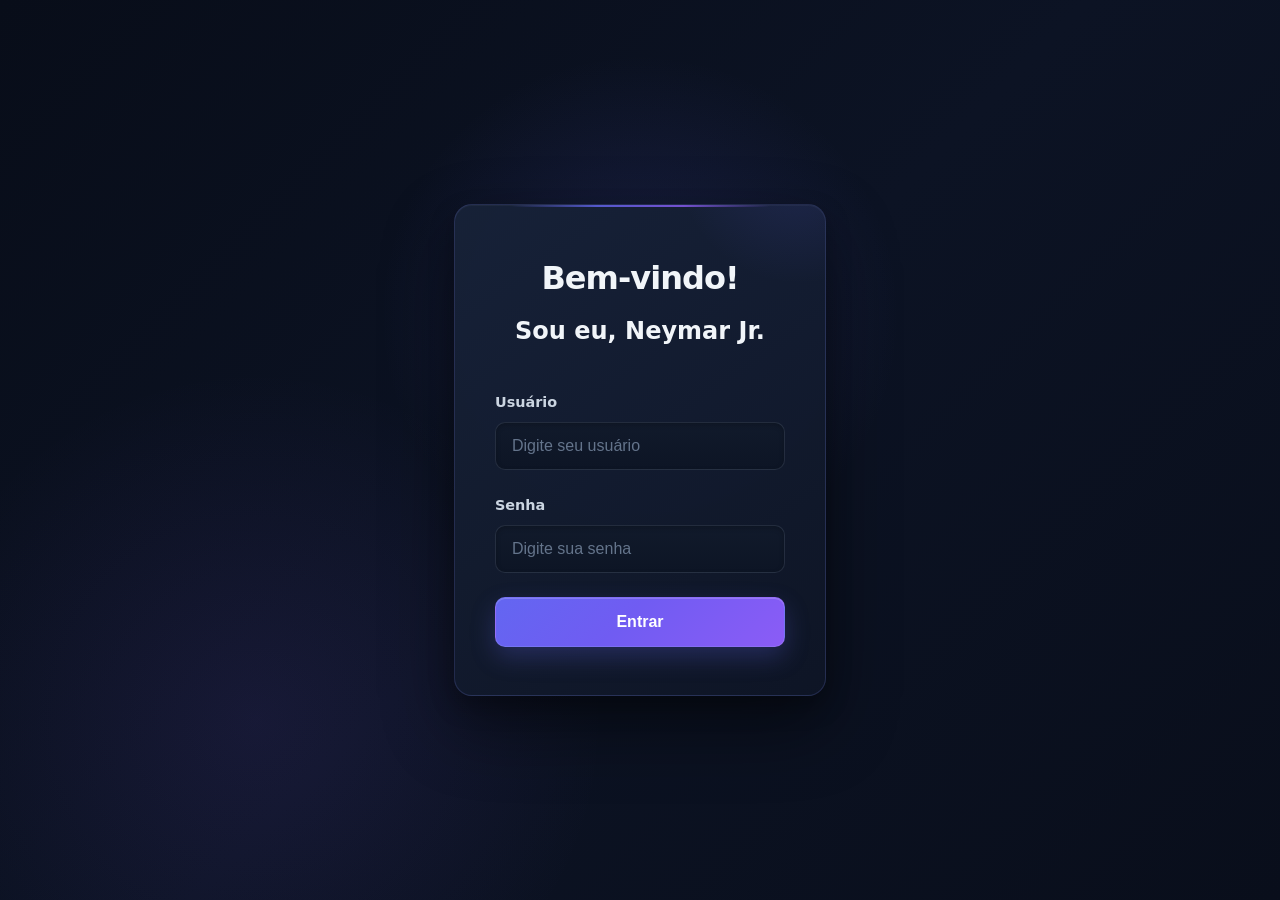
==== dashboard.html @ d8c8a9b7 "Add files via upload" ====
<!DOCTYPE html>
<html lang="pt-BR">
<head>
    <meta charset="UTF-8">
    <meta name="viewport" content="width=device-width, initial-scale=1.0">
    <title>Meus Estudos</title>
    <link rel="stylesheet" href="css/style.css">
</head>
<body>
    <!-- Cabeçalho -->
    <header>
        <div class="container">
            <div class="header-left">
                <button class="menu-toggle" id="menuToggle">☰</button>
                <h1>Meus Estudos</h1>
            </div>
            <div class="header-right">
                <div class="search-placeholder">
                    <span class="search-icon">🔍</span>
                    <input type="text" id="searchInput" placeholder="Pesquisar videoaulas...">
                </div>
                <button class="logout-btn" id="logoutBtn" title="Sair">
                    <span>🚪</span>
                </button>
            </div>
        </div>
    </header>

    <div class="main-layout">
        <!-- Sidebar de categorias -->
        <aside class="sidebar" id="sidebar">
            <nav class="categories-nav">
                <button class="category-btn active" data-category="todas">
                    <span class="category-icon">▣</span>
                    <span>Todas</span>
                </button>
                <button class="category-btn" data-category="portugues">
                    <span class="category-icon">📝</span>
                    <span>Português</span>
                </button>
                <button class="category-btn" data-category="matematica">
                    <span class="category-icon">🔢</span>
                    <span>Matemática</span>
                </button>
                <button class="category-btn" data-category="informatica">
                    <span class="category-icon">💻</span>
                    <span>Informática</span>
                </button>
                <button class="category-btn" data-category="direito-constitucional">
                    <span class="category-icon">⚖️</span>
                    <span>Direito Constitucional</span>
                </button>
                <button class="category-btn" data-category="direito-administrativo">
                    <span class="category-icon">📋</span>
                    <span>Direito Administrativo</span>
                </button>
                <button class="category-btn" data-category="legislacao">
                    <span class="category-icon">📜</span>
                    <span>Legislação</span>
                </button>
                <button class="category-btn" data-category="conhecimentos-gerais">
                    <span class="category-icon">🌍</span>
                    <span>Conhecimentos Gerais</span>
                </button>
            </nav>
        </aside>

        <!-- Área principal -->
        <main class="video-grid">
            <div class="container" id="videoCardsContainer">
                <!-- Cards serão gerados dinamicamente pelo JavaScript -->
            </div>
        </main>
    </div>

    <!-- Overlay do sidebar para mobile -->
    <div class="sidebar-overlay" id="sidebarOverlay"></div>

    <!-- Modal do player de vídeo -->
    <div id="videoModal" class="video-modal">
        <div class="modal-content">
            <button class="close-btn" id="closeModal">&times;</button>
            <div class="video-container">
                <iframe id="videoPlayer" src="" frameborder="0" allowfullscreen></iframe>
            </div>
            <div class="video-info">
                <h3 id="modalTitle"></h3>
                <p id="modalDescription"></p>
            </div>
        </div>
    </div>

    <script src="js/script.js"></script>
</body>
</html>
---- css/style.css ----
/* =========================================================
   RESET E VARIÁVEIS
========================================================= */

* {
    margin: 0;
    padding: 0;
    box-sizing: border-box;
}

:root {
    --bg: #0b1020;
    --bg-secondary: #0e1526;
    --sidebar: #080d19;

    --surface: #121a2b;
    --surface-light: #172238;
    --surface-hover: #1b2740;

    --primary: #6366f1;
    --primary-light: #818cf8;
    --secondary: #8b5cf6;

    --text: #f1f5f9;
    --text-soft: #cbd5e1;
    --text-muted: #94a3b8;

    --border: rgba(148, 163, 184, 0.13);
    --border-hover: rgba(129, 140, 248, 0.35);

    --shadow-sm:
        0 4px 12px rgba(0, 0, 0, 0.20);

    --shadow-md:
        0 12px 30px rgba(0, 0, 0, 0.28);

    --shadow-lg:
        0 24px 55px rgba(0, 0, 0, 0.40);
}


/* =========================================================
   BASE
========================================================= */

body {
    font-family: 'Segoe UI', system-ui, -apple-system, sans-serif;

    background:
        radial-gradient(
            circle at 15% 10%,
            rgba(99, 102, 241, 0.10),
            transparent 28%
        ),
        radial-gradient(
            circle at 85% 85%,
            rgba(139, 92, 246, 0.07),
            transparent 30%
        ),
        linear-gradient(
            135deg,
            #0b1020 0%,
            #0e1526 50%,
            #0a0f1d 100%
        );

    color: var(--text);

    line-height: 1.6;

    -webkit-font-smoothing: antialiased;

    min-height: 100vh;
}

.container {
    max-width: 1280px;

    margin: 0 auto;

    padding: 0 24px;
}


/* =========================================================
   PÁGINA DE LOGIN
========================================================= */

.login-page {
    min-height: 100vh;

    display: flex;

    align-items: center;
    justify-content: center;

    background:
        radial-gradient(
            circle at 50% 35%,
            rgba(99, 102, 241, 0.16),
            transparent 30%
        ),
        radial-gradient(
            circle at 20% 80%,
            rgba(139, 92, 246, 0.09),
            transparent 28%
        ),
        linear-gradient(
            135deg,
            #080d19 0%,
            #0c1324 50%,
            #090e1b 100%
        );
}

.login-container {
    width: 100%;

    max-width: 420px;

    padding: 24px;
}

.login-card {
    position: relative;

    background:
        linear-gradient(
            145deg,
            rgba(23, 34, 56, 0.98),
            rgba(14, 21, 38, 0.98)
        );

    border: 1px solid rgba(129, 140, 248, 0.18);

    border-radius: 18px;

    padding: 48px 40px;

    box-shadow:
        0 30px 70px rgba(0, 0, 0, 0.45),
        0 10px 25px rgba(0, 0, 0, 0.25),
        inset 0 1px 0 rgba(255, 255, 255, 0.04);

    overflow: hidden;
}

.login-card::before {
    content: '';

    position: absolute;

    top: 0;

    left: 15%;
    right: 15%;

    height: 2px;

    background:
        linear-gradient(
            90deg,
            transparent,
            var(--primary),
            var(--secondary),
            transparent
        );

    opacity: 0.8;
}

.login-card::after {
    content: '';

    position: absolute;

    width: 250px;
    height: 250px;

    top: -170px;
    right: -100px;

    border-radius: 50%;

    background:
        radial-gradient(
            circle,
            rgba(99, 102, 241, 0.15),
            transparent 70%
        );

    pointer-events: none;
}

.login-header {
    text-align: center;

    margin-bottom: 40px;
}

.login-header h1 {
    font-size: 2rem;

    font-weight: 700;

    color: var(--text);

    margin-bottom: 8px;

    letter-spacing: -0.03em;
}

.login-header p {
    color: var(--text-muted);

    font-size: 0.95rem;
}


/* =========================================================
   FORMULÁRIO
========================================================= */

.login-form {
    display: flex;

    flex-direction: column;

    gap: 24px;
}

.form-group {
    display: flex;

    flex-direction: column;

    gap: 8px;
}

.form-group label {
    font-size: 0.9rem;

    font-weight: 600;

    color: var(--text-soft);
}

.form-group input {
    padding: 14px 16px;

    border: 1px solid rgba(148, 163, 184, 0.16);

    background:
        linear-gradient(
            180deg,
            #111a2b,
            #0d1525
        );

    border-radius: 10px;

    font-size: 1rem;

    color: var(--text);

    transition: all 0.3s ease;

    outline: none;

    box-shadow:
        inset 0 2px 5px rgba(0, 0, 0, 0.20);
}

.form-group input:focus {
    border-color: var(--primary);

    background: #121c30;

    box-shadow:
        0 0 0 3px rgba(99, 102, 241, 0.12),
        0 8px 20px rgba(0, 0, 0, 0.18);
}

.form-group input::placeholder {
    color: #64748b;
}


/* =========================================================
   BOTÃO LOGIN
========================================================= */

.login-btn {
    background:
        linear-gradient(
            135deg,
            #6366f1 0%,
            #705cf2 45%,
            #8b5cf6 100%
        );

    color: #ffffff;

    border: 1px solid rgba(255, 255, 255, 0.10);

    padding: 15px 16px;

    border-radius: 10px;

    font-size: 1rem;

    font-weight: 600;

    cursor: pointer;

    transition: all 0.3s ease;

    box-shadow:
        0 10px 25px rgba(99, 102, 241, 0.25),
        inset 0 1px 0 rgba(255, 255, 255, 0.18);
}

.login-btn:hover {
    background:
        linear-gradient(
            135deg,
            #7477f4 0%,
            #806df5 45%,
            #996df8 100%
        );

    transform: translateY(-2px);

    box-shadow:
        0 15px 32px rgba(99, 102, 241, 0.35),
        0 0 25px rgba(99, 102, 241, 0.10);
}

.login-btn:active {
    transform: translateY(0);
}

.error-message {
    color: #f87171;

    font-size: 0.9rem;

    text-align: center;

    display: none;

    margin-top: -8px;
}


/* =========================================================
   OVERLAY DE TRANSIÇÃO
========================================================= */

.transition-overlay {
    position: fixed;

    top: 0;
    left: 0;

    width: 100%;
    height: 100%;

    background:
        radial-gradient(
            circle at center,
            #17213a 0%,
            #0b1020 55%,
            #070b14 100%
        );

    display: flex;

    align-items: center;
    justify-content: center;

    z-index: 9999;

    opacity: 0;

    visibility: hidden;

    transition: opacity 0.4s ease;
}

.transition-overlay.active {
    opacity: 1;

    visibility: visible;
}

.transition-m {
    font-size: 4rem;

    font-weight: 700;

    color: var(--primary-light);

    opacity: 0;

    transform: scale(0.8);

    transition: all 0.3s ease;

    letter-spacing: 0.05em;
}

.transition-m.animate {
    animation: mTransition 2.2s ease-in-out forwards;
}

@keyframes mTransition {

    0% {
        opacity: 0;

        transform: scale(0.8);

        text-shadow:
            0 0 0 rgba(99, 102, 241, 0);
    }

    15% {
        opacity: 1;

        transform: scale(1);

        text-shadow:
            0 0 20px rgba(99, 102, 241, 0.25);
    }

    30% {
        text-shadow:
            0 0 35px rgba(99, 102, 241, 0.40),
            0 0 70px rgba(139, 92, 246, 0.18);
    }

    45% {
        text-shadow:
            0 0 50px rgba(99, 102, 241, 0.55),
            0 0 100px rgba(139, 92, 246, 0.28);
    }

    60% {
        transform: scale(1.12);

        text-shadow:
            0 0 70px rgba(99, 102, 241, 0.70),
            0 0 140px rgba(139, 92, 246, 0.38);
    }

    75% {
        transform: scale(1.17);

        text-shadow:
            0 0 90px rgba(99, 102, 241, 0.80),
            0 0 180px rgba(139, 92, 246, 0.45);
    }

    85% {
        opacity: 1;

        transform: scale(1.2);

        text-shadow:
            0 0 110px rgba(99, 102, 241, 0.90),
            0 0 220px rgba(139, 92, 246, 0.55);
    }

    100% {
        opacity: 0;

        transform: scale(1.28);

        text-shadow:
            0 0 130px rgba(99, 102, 241, 0.80),
            0 0 260px rgba(139, 92, 246, 0.45);
    }
}

@media (max-width: 768px) {

    .transition-m {
        font-size: 8rem;
    }
}

@media (max-width: 480px) {

    .transition-m {
        font-size: 6rem;
    }
}


/* =========================================================
   CABEÇALHO
========================================================= */

header {
    background:
        linear-gradient(
            180deg,
            #111a2b 0%,
            #0d1525 100%
        );

    border-bottom: 1px solid rgba(148, 163, 184, 0.12);

    color: var(--text);

    padding: 24px 0;

    box-shadow:
        0 10px 30px rgba(0, 0, 0, 0.28),
        0 2px 6px rgba(0, 0, 0, 0.15),
        inset 0 -1px 0 rgba(255, 255, 255, 0.025);

    position: sticky;

    top: 0;

    z-index: 200;
}

header .container {
    display: flex;

    justify-content: space-between;

    align-items: center;

    flex-wrap: wrap;

    gap: 24px;
}

.header-left {
    display: flex;

    align-items: center;

    gap: 16px;
}

.header-right {
    display: flex;

    align-items: center;

    gap: 16px;
}

.menu-toggle {
    display: none;

    background: #111a2b;

    border: 1px solid var(--border);

    color: var(--text);

    font-size: 1.5rem;

    padding: 8px 12px;

    border-radius: 8px;

    cursor: pointer;

    transition: all 0.3s ease;

    box-shadow: var(--shadow-sm);
}

.menu-toggle:hover {
    background: var(--surface-light);

    border-color: var(--border-hover);

    color: var(--primary-light);
}

header h1 {
    font-size: 2.25rem;

    font-weight: 700;

    letter-spacing: -0.025em;

    color: var(--text);
}


/* =========================================================
   BUSCA
========================================================= */

.search-placeholder {
    display: flex;

    align-items: center;

    background:
        linear-gradient(
            180deg,
            #111a2b,
            #0d1525
        );

    border: 1px solid rgba(148, 163, 184, 0.14);

    border-radius: 10px;

    padding: 13px 18px;

    width: 320px;

    transition: all 0.3s ease;

    box-shadow:
        inset 0 2px 5px rgba(0, 0, 0, 0.15),
        0 3px 10px rgba(0, 0, 0, 0.10);
}

.search-placeholder:focus-within {
    background: #121c30;

    border-color: rgba(99, 102, 241, 0.60);

    box-shadow:
        0 0 0 3px rgba(99, 102, 241, 0.10),
        0 8px 20px rgba(0, 0, 0, 0.18);
}

.search-icon {
    font-size: 1.1rem;

    margin-right: 12px;

    color: var(--primary-light);
}

.search-placeholder input {
    background: transparent;

    border: none;

    color: var(--text);

    font-size: 0.95rem;

    width: 100%;

    outline: none;
}

.search-placeholder input::placeholder {
    color: #64748b;
}


/* =========================================================
   LOGOUT
========================================================= */

.logout-btn {
    display: flex;

    align-items: center;

    justify-content: center;

    background:
        linear-gradient(
            145deg,
            #121c30,
            #0d1525
        );

    border: 1px solid rgba(148, 163, 184, 0.14);

    border-radius: 10px;

    width: 44px;

    height: 44px;

    cursor: pointer;

    transition: all 0.3s ease;

    box-shadow: var(--shadow-sm);
}

.logout-btn:hover {
    background:
        linear-gradient(
            145deg,
            rgba(99, 102, 241, 0.18),
            rgba(139, 92, 246, 0.12)
        );

    border-color: rgba(129, 140, 248, 0.40);

    color: var(--primary-light);

    transform: translateY(-2px);

    box-shadow:
        0 8px 20px rgba(0, 0, 0, 0.22),
        0 0 18px rgba(99, 102, 241, 0.08);
}

.logout-btn span {
    font-size: 1.2rem;
}


/* =========================================================
   LAYOUT PRINCIPAL
========================================================= */

.main-layout {
    display: flex;

    min-height: calc(100vh - 92px);
}


/* =========================================================
   SIDEBAR
========================================================= */

.sidebar {
    width: 260px;

    background:
        linear-gradient(
            180deg,
            #080d19 0%,
            #0a1120 55%,
            #080d18 100%
        );

    border-right: 1px solid rgba(148, 163, 184, 0.10);

    position: sticky;

    top: 92px;

    height: calc(100vh - 92px);

    overflow-y: auto;

    flex-shrink: 0;

    box-shadow:
        8px 0 25px rgba(0, 0, 0, 0.22),
        inset -1px 0 rgba(255, 255, 255, 0.015);
}

.categories-nav {
    padding: 24px 16px;
}

.category-btn {
    display: flex;

    align-items: center;

    gap: 12px;

    width: 100%;

    background: transparent;

    border: 1px solid transparent;

    padding: 13px 16px;

    font-size: 0.95rem;

    font-weight: 500;

    color: #94a3b8;

    cursor: pointer;

    transition: all 0.25s ease;

    border-radius: 9px;

    text-align: left;

    margin-bottom: 5px;
}

.category-btn:hover {
    background:
        linear-gradient(
            90deg,
            rgba(99, 102, 241, 0.09),
            rgba(139, 92, 246, 0.04)
        );

    color: var(--text);

    border-color: rgba(129, 140, 248, 0.08);

    box-shadow:
        0 5px 12px rgba(0, 0, 0, 0.12);
}

.category-btn.active {
    background:
        linear-gradient(
            90deg,
            rgba(99, 102, 241, 0.20),
            rgba(139, 92, 246, 0.10)
        );

    color: var(--primary-light);

    border-color:
        rgba(129, 140, 248, 0.18);

    box-shadow:
        inset 3px 0 0 var(--primary),
        0 6px 18px rgba(0, 0, 0, 0.16);
}

.category-icon {
    font-size: 1.2rem;

    opacity: 0.75;
}

.category-btn.active .category-icon {
    opacity: 1;

    color: var(--primary-light);
}


/* =========================================================
   GRID DE VIDEOAULAS
========================================================= */

.video-grid {
    flex: 1;

    padding: 48px 0;

    overflow-y: auto;

    background:
        radial-gradient(
            circle at 75% 10%,
            rgba(99, 102, 241, 0.035),
            transparent 30%
        );
}

.video-grid .container {
    display: grid;

    grid-template-columns:
        repeat(auto-fill, minmax(300px, 1fr));

    gap: 30px;
}

.video-card {
    position: relative;

    background:
        linear-gradient(
            145deg,
            #151f33 0%,
            #101827 100%
        );

    border-radius: 16px;

    overflow: hidden;

    box-shadow:
        0 15px 32px rgba(0, 0, 0, 0.28),
        0 4px 10px rgba(0, 0, 0, 0.18),
        inset 0 1px 0 rgba(255, 255, 255, 0.025);

    transition:
        transform 0.3s cubic-bezier(0.4, 0, 0.2, 1),
        box-shadow 0.3s ease,
        border-color 0.3s ease,
        background 0.3s ease;

    cursor: pointer;

    border: 1px solid rgba(148, 163, 184, 0.10);
}

.video-card::before {
    content: '';

    position: absolute;

    top: 0;

    left: 12%;
    right: 12%;

    height: 2px;

    background:
        linear-gradient(
            90deg,
            transparent,
            var(--primary),
            var(--secondary),
            transparent
        );

    opacity: 0.65;

    z-index: 3;
}

.video-card:hover {
    transform: translateY(-8px);

    background:
        linear-gradient(
            145deg,
            #19243b 0%,
            #131d30 100%
        );

    box-shadow:
        0 28px 55px rgba(0, 0, 0, 0.42),
        0 8px 18px rgba(0, 0, 0, 0.20),
        0 0 0 1px rgba(99, 102, 241, 0.10);

    border-color:
        rgba(129, 140, 248, 0.28);
}


/* =========================================================
   THUMBNAIL
========================================================= */

.thumbnail {
    position: relative;

    background:
        radial-gradient(
            circle at center,
            #263653 0%,
            #17243a 50%,
            #101a2c 100%
        );

    height: 180px;

    display: flex;

    align-items: center;
    justify-content: center;

    overflow: hidden;

    border-bottom:
        1px solid rgba(148, 163, 184, 0.10);
}

.thumbnail::before {
    content: '';

    position: absolute;

    inset: 0;

    background:
        linear-gradient(
            135deg,
            rgba(129, 140, 248, 0.12),
            transparent 38%,
            rgba(139, 92, 246, 0.10)
        );
}

.thumbnail::after {
    content: '';

    position: absolute;

    width: 210px;
    height: 210px;

    border-radius: 50%;

    border:
        1px solid rgba(129, 140, 248, 0.13);

    box-shadow:
        0 0 0 20px rgba(99, 102, 241, 0.025),
        0 0 0 45px rgba(139, 92, 246, 0.018);
}

.play-icon {
    position: relative;

    font-size: 3.5rem;

    color: var(--primary-light);

    opacity: 0.98;

    z-index: 2;

    text-shadow:
        0 5px 18px rgba(0, 0, 0, 0.30),
        0 0 30px rgba(99, 102, 241, 0.30);

    transition:
        transform 0.3s ease,
        text-shadow 0.3s ease,
        color 0.3s ease;
}

.video-card:hover .play-icon {
    transform: scale(1.12);

    color: #a5b4fc;

    text-shadow:
        0 7px 22px rgba(0, 0, 0, 0.35),
        0 0 45px rgba(99, 102, 241, 0.50);
}


/* =========================================================
   CONTEÚDO DOS CARDS
========================================================= */

.card-content {
    padding: 24px;
}

.card-content h3 {
    font-size: 1.15rem;

    font-weight: 700;

    color: var(--text);

    margin-bottom: 10px;

    line-height: 1.4;
}

.card-content p {
    font-size: 0.9rem;

    color: var(--text-muted);

    line-height: 1.5;
}

.no-results {
    text-align: center;

    padding: 60px 20px;

    color: var(--text-muted);

    font-size: 1.1rem;

    grid-column: 1 / -1;

    background:
        linear-gradient(
            145deg,
            #151f33,
            #101827
        );

    border-radius: 16px;

    border:
        1px dashed rgba(148, 163, 184, 0.20);

    box-shadow: var(--shadow-md);
}


/* =========================================================
   RESPONSIVIDADE
========================================================= */

@media (max-width: 1024px) {

    .container {
        padding: 0 20px;
    }

    .video-grid .container {
        grid-template-columns:
            repeat(auto-fill, minmax(280px, 1fr));

        gap: 24px;
    }

    .sidebar {
        width: 240px;
    }
}

@media (max-width: 768px) {

    header .container {
        flex-direction: column;

        align-items: flex-start;

        gap: 20px;
    }

    header h1 {
        font-size: 1.75rem;
    }

    .menu-toggle {
        display: block;
    }

    .search-placeholder {
        width: 100%;
    }

    .sidebar {
        position: fixed;

        top: 0;
        left: -260px;

        width: 260px;

        height: 100vh;

        z-index: 300;

        transition: left 0.3s ease;

        border-right: none;

        box-shadow:
            15px 0 40px rgba(0, 0, 0, 0.45);
    }

    .sidebar.open {
        left: 0;
    }

    .sidebar-overlay {
        display: none;

        position: fixed;

        top: 0;
        left: 0;

        width: 100%;
        height: 100%;

        background:
            rgba(3, 7, 15, 0.65);

        z-index: 250;

        backdrop-filter: blur(4px);
    }

    .sidebar-overlay.active {
        display: block;
    }

    .main-layout {
        flex-direction: column;
    }

    .video-grid {
        padding: 32px 0;
    }

    .video-grid .container {
        grid-template-columns:
            repeat(auto-fill, minmax(250px, 1fr));

        gap: 20px;
    }

    .thumbnail {
        height: 160px;
    }

    .card-content {
        padding: 20px;
    }
}

@media (max-width: 480px) {

    header {
        padding: 20px 0;
    }

    header h1 {
        font-size: 1.1rem;
    }

    header h2 {
        font-size: 1.3rem;
    }

    .search-placeholder {
        padding: 12px 16px;
    }

    .video-grid .container {
        grid-template-columns: 1fr;

        gap: 16px;
    }

    .thumbnail {
        height: 140px;
    }

    .play-icon {
        font-size: 3rem;
    }

    .card-content h3 {
        font-size: 1.05rem;
    }

    .card-content p {
        font-size: 0.85rem;
    }
}


/* =========================================================
   MODAL DO PLAYER
========================================================= */

.video-modal {
    display: none;

    position: fixed;

    top: 0;
    left: 0;

    width: 100%;
    height: 100%;

    background:
        radial-gradient(
            circle at center,
            rgba(19, 28, 48, 0.82),
            rgba(3, 7, 15, 0.96)
        );

    z-index: 1000;

    align-items: center;
    justify-content: center;

    padding: 24px;

    backdrop-filter: blur(12px);
}

.modal-content {
    background:
        linear-gradient(
            145deg,
            #172238,
            #0e1728
        );

    border:
        1px solid rgba(129, 140, 248, 0.20);

    border-radius: 18px;

    max-width: 960px;

    width: 100%;

    position: relative;

    overflow: hidden;

    box-shadow:
        0 35px 80px rgba(0, 0, 0, 0.60),
        0 10px 25px rgba(0, 0, 0, 0.30);
}

.close-btn {
    position: absolute;

    top: 16px;
    right: 16px;

    background:
        rgba(15, 23, 42, 0.90);

    color: var(--text-soft);

    border:
        1px solid rgba(148, 163, 184, 0.18);

    border-radius: 50%;

    width: 44px;
    height: 44px;

    font-size: 28px;

    cursor: pointer;

    z-index: 10;

    transition: all 0.2s ease;

    display: flex;

    align-items: center;
    justify-content: center;

    box-shadow:
        0 6px 18px rgba(0, 0, 0, 0.30);
}

.close-btn:hover {
    background:
        linear-gradient(
            135deg,
            var(--primary),
            var(--secondary)
        );

    color: #ffffff;

    border-color: rgba(129, 140, 248, 0.45);

    transform: scale(1.05);

    box-shadow:
        0 8px 25px rgba(99, 102, 241, 0.30);
}

.video-container {
    position: relative;

    padding-bottom: 56.25%;

    height: 0;

    background: #020617;
}

.video-container iframe {
    position: absolute;

    top: 0;
    left: 0;

    width: 100%;
    height: 100%;
}

.video-info {
    padding: 24px;

    background:
        linear-gradient(
            180deg,
            #172238,
            #0f182a
        );

    border-top:
        1px solid rgba(148, 163, 184, 0.10);

    box-shadow:
        inset 0 1px 0 rgba(255, 255, 255, 0.025);
}

.video-info h3 {
    font-size: 1.35rem;

    font-weight: 700;

    color: var(--text);

    margin-bottom: 12px;

    line-height: 1.4;
}

.video-info p {
    font-size: 1rem;

    color: var(--text-muted);

    line-height: 1.6;
}


/* =========================================================
   RESPONSIVIDADE MODAL
========================================================= */

@media (max-width: 768px) {

    .video-modal {
        padding: 16px;
    }

    .modal-content {
        max-width: 100%;

        border-radius: 12px;
    }

    .close-btn {
        width: 40px;
        height: 40px;

        font-size: 24px;

        top: 12px;
        right: 12px;
    }

    .video-info {
        padding: 20px;
    }

    .video-info h3 {
        font-size: 1.15rem;
    }

    .video-info p {
        font-size: 0.9rem;
    }
}

@media (max-width: 480px) {

    .video-modal {
        padding: 12px;
    }

    .video-info {
        padding: 16px;
    }

    .video-info h3 {
        font-size: 1rem;
    }

    .video-info p {
        font-size: 0.85rem;
    }
}
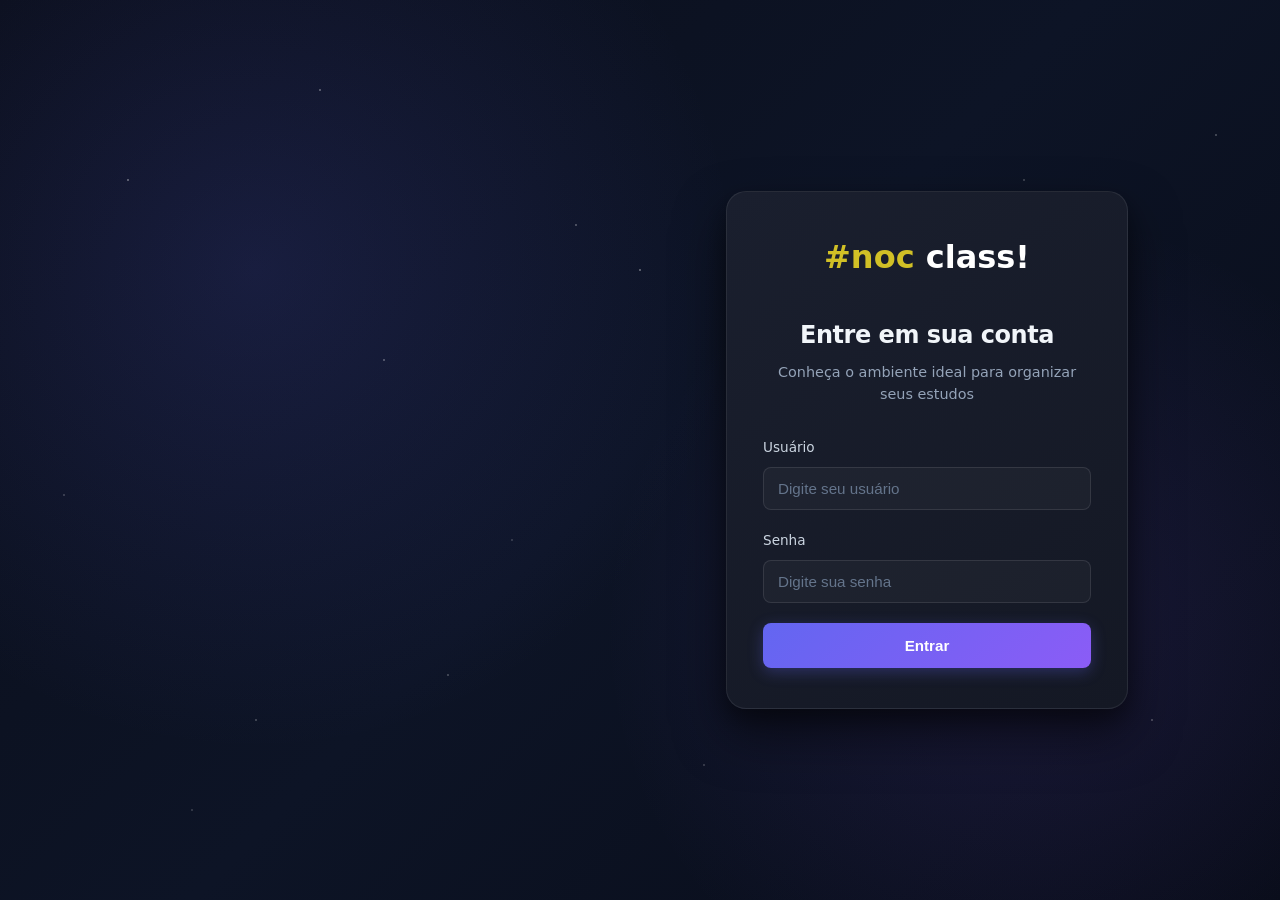
==== commit 4efdddcc: "Add files via upload" ====
--- a/dashboard.html
+++ b/dashboard.html
@@ -3,16 +3,20 @@
 <head>
     <meta charset="UTF-8">
     <meta name="viewport" content="width=device-width, initial-scale=1.0">
-    <title>Meus Estudos</title>
+
+    <title>Plataforma - Vídeos</title>
+
+<link rel="icon" type="image/png" href="img/favicon.png?v=2">
     <link rel="stylesheet" href="css/style.css">
 </head>
+
 <body>
     <!-- Cabeçalho -->
     <header>
         <div class="container">
             <div class="header-left">
                 <button class="menu-toggle" id="menuToggle">☰</button>
-                <h1>Meus Estudos</h1>
+                <h1>Plataforma</h1>
             </div>
             <div class="header-right">
                 <div class="search-placeholder">
--- a/css/style.css
+++ b/css/style.css
@@ -93,68 +93,847 @@
     display: flex;
 
     align-items: center;
-    justify-content: center;
+
+    position: relative;
+
+    overflow: hidden;
+}
+
+.login-background {
+    position: fixed;
+
+    top: 0;
+    left: 0;
+
+    width: 100%;
+    height: 100%;
 
     background:
         radial-gradient(
-            circle at 50% 35%,
-            rgba(99, 102, 241, 0.16),
-            transparent 30%
+            circle at 20% 30%,
+            rgba(99, 102, 241, 0.15),
+            transparent 40%
         ),
         radial-gradient(
-            circle at 20% 80%,
-            rgba(139, 92, 246, 0.09),
-            transparent 28%
+            circle at 80% 70%,
+            rgba(139, 92, 246, 0.12),
+            transparent 35%
         ),
         linear-gradient(
             135deg,
-            #080d19 0%,
-            #0c1324 50%,
-            #090e1b 100%
-        );
+            #0a0e1a 0%,
+            #0d1426 50%,
+            #080c18 100%
+        );
+
+    z-index: 0;
+}
+
+.login-background::before {
+    content: '';
+
+    position: absolute;
+
+    inset: 0;
+
+    background-image:
+        radial-gradient(1px 1px at 10% 20%, rgba(255, 255, 255, 0.3) 1px, transparent 0),
+        radial-gradient(1px 1px at 20% 80%, rgba(255, 255, 255, 0.2) 1px, transparent 0),
+        radial-gradient(1px 1px at 30% 40%, rgba(255, 255, 255, 0.25) 1px, transparent 0),
+        radial-gradient(1px 1px at 40% 60%, rgba(255, 255, 255, 0.15) 1px, transparent 0),
+        radial-gradient(1px 1px at 50% 30%, rgba(255, 255, 255, 0.3) 1px, transparent 0),
+        radial-gradient(1px 1px at 60% 70%, rgba(255, 255, 255, 0.2) 1px, transparent 0),
+        radial-gradient(1px 1px at 70% 50%, rgba(255, 255, 255, 0.25) 1px, transparent 0),
+        radial-gradient(1px 1px at 80% 20%, rgba(255, 255, 255, 0.18) 1px, transparent 0),
+        radial-gradient(1px 1px at 90% 80%, rgba(255, 255, 255, 0.22) 1px, transparent 0),
+        radial-gradient(1px 1px at 15% 90%, rgba(255, 255, 255, 0.15) 1px, transparent 0),
+        radial-gradient(1px 1px at 25% 10%, rgba(255, 255, 255, 0.28) 1px, transparent 0),
+        radial-gradient(1px 1px at 35% 75%, rgba(255, 255, 255, 0.2) 1px, transparent 0),
+        radial-gradient(1px 1px at 45% 25%, rgba(255, 255, 255, 0.24) 1px, transparent 0),
+        radial-gradient(1px 1px at 55% 85%, rgba(255, 255, 255, 0.16) 1px, transparent 0),
+        radial-gradient(1px 1px at 65% 35%, rgba(255, 255, 255, 0.26) 1px, transparent 0),
+        radial-gradient(1px 1px at 75% 65%, rgba(255, 255, 255, 0.19) 1px, transparent 0),
+        radial-gradient(1px 1px at 85% 45%, rgba(255, 255, 255, 0.23) 1px, transparent 0),
+        radial-gradient(1px 1px at 95% 15%, rgba(255, 255, 255, 0.21) 1px, transparent 0),
+        radial-gradient(1px 1px at 5% 55%, rgba(255, 255, 255, 0.17) 1px, transparent 0);
+
+    background-size: 100% 100%;
 }
 
 .login-container {
     width: 100%;
 
-    max-width: 420px;
+    max-width: 450px;
 
     padding: 24px;
+
+    position: relative;
+
+    z-index: 1;
+
+    margin-left: auto;
+    margin-right: 10%;
+}
+
+@media (max-width: 1024px) {
+    .login-container {
+        margin-left: auto;
+        margin-right: auto;
+    }
 }
 
 .login-card {
     position: relative;
 
+    background: linear-gradient(145deg, #1a1f2e 0%, #141824 100%);
+
+    border: 1px solid rgba(255, 255, 255, 0.08);
+
+    border-radius: 20px;
+
+    padding: 40px 36px;
+
+    box-shadow:
+        0 25px 50px rgba(0, 0, 0, 0.5),
+        0 10px 20px rgba(0, 0, 0, 0.3);
+
+    overflow: hidden;
+}
+
+.login-logo {
+    text-align: center;
+
+    margin-bottom: 32px;
+
+    font-size: 2rem;
+
+    font-weight: 700;
+}
+
+.logo-red {
+    color: #d1c026;
+}
+
+.logo-white {
+    color: #ffffff;
+}
+
+
+
+
+
+
+.transition-m img {
+    width: 300px;
+    height: auto;
+    display: block;
+    opacity: 0.3;
+}
+
+
+
+.login-header {
+    text-align: center;
+
+    margin-bottom: 32px;
+}
+
+.login-header h1 {
+    font-size: 1.5rem;
+
+    font-weight: 600;
+
+    color: var(--text);
+
+    margin-bottom: 8px;
+
+    letter-spacing: -0.02em;
+}
+
+.login-header p {
+    color: var(--text-muted);
+
+    font-size: 0.9rem;
+
+    line-height: 1.5;
+}
+
+
+/* =========================================================
+   FORMULÁRIO
+========================================================= */
+
+.login-form {
+    display: flex;
+
+    flex-direction: column;
+
+    gap: 20px;
+}
+
+.form-group {
+    display: flex;
+
+    flex-direction: column;
+
+    gap: 8px;
+}
+
+.form-group label {
+    font-size: 0.85rem;
+
+    font-weight: 500;
+
+    color: var(--text-soft);
+}
+
+.form-group input {
+    padding: 12px 14px;
+
+    border: 1px solid rgba(255, 255, 255, 0.1);
+
+    background: rgba(255, 255, 255, 0.03);
+
+    border-radius: 8px;
+
+    font-size: 0.95rem;
+
+    color: var(--text);
+
+    transition: all 0.3s ease;
+
+    outline: none;
+}
+
+.form-group input:focus {
+    border-color: rgba(99, 102, 241, 0.5);
+
+    background: rgba(255, 255, 255, 0.05);
+
+    box-shadow:
+        0 0 0 3px rgba(99, 102, 241, 0.1);
+}
+
+.form-group input::placeholder {
+    color: #64748b;
+}
+
+
+/* =========================================================
+   BOTÃO LOGIN
+========================================================= */
+
+.login-btn {
+    background: linear-gradient(135deg, #6366f1 0%, #8b5cf6 100%);
+
+    color: #ffffff;
+
+    border: none;
+
+    padding: 14px 16px;
+
+    border-radius: 8px;
+
+    font-size: 0.95rem;
+
+    font-weight: 600;
+
+    cursor: pointer;
+
+    transition: all 0.3s ease;
+
+    box-shadow:
+        0 4px 15px rgba(99, 102, 241, 0.3);
+}
+
+.login-btn:hover {
+    background: linear-gradient(135deg, #7477f4 0%, #9b6df8 100%);
+
+    transform: translateY(-1px);
+
+    box-shadow:
+        0 6px 20px rgba(99, 102, 241, 0.4);
+}
+
+.login-btn:active {
+    transform: translateY(0);
+}
+
+.error-message {
+    color: #f87171;
+
+    font-size: 0.9rem;
+
+    text-align: center;
+
+    display: none;
+
+    margin-top: -8px;
+}
+
+
+/* =========================================================
+   OVERLAY DE TRANSIÇÃO
+========================================================= */
+
+.transition-overlay {
+    position: fixed;
+
+    top: 0;
+    left: 0;
+
+    width: 100%;
+    height: 100%;
+
+    background:
+        radial-gradient(
+            circle at center,
+            #17213a 0%,
+            #0b1020 55%,
+            #070b14 100%
+        );
+
+    display: flex;
+
+    align-items: center;
+    justify-content: center;
+
+    z-index: 9999;
+
+    opacity: 0;
+
+    visibility: hidden;
+
+    transition: opacity 0.4s ease;
+}
+
+.transition-overlay.active {
+    opacity: 1;
+
+    visibility: visible;
+}
+
+.transition-m {
+    font-size: 4rem;
+
+    font-weight: 700;
+
+    color: var(--primary-light);
+
+    opacity: 0;
+
+    transform: scale(0.8);
+
+    transition: all 0.3s ease;
+
+    letter-spacing: 0.05em;
+}
+
+.transition-m.animate {
+    animation: mTransition 2.2s ease-in-out forwards;
+}
+
+@keyframes mTransition {
+
+    0% {
+        opacity: 0;
+
+        transform: scale(0.8);
+
+        text-shadow:
+            0 0 0 rgba(99, 102, 241, 0);
+    }
+
+    15% {
+        opacity: 1;
+
+        transform: scale(1);
+
+        text-shadow:
+            0 0 20px rgba(99, 102, 241, 0.25);
+    }
+
+    30% {
+        text-shadow:
+            0 0 35px rgba(99, 102, 241, 0.40),
+            0 0 70px rgba(139, 92, 246, 0.18);
+    }
+
+    45% {
+        text-shadow:
+            0 0 50px rgba(99, 102, 241, 0.55),
+            0 0 100px rgba(139, 92, 246, 0.28);
+    }
+
+    60% {
+        transform: scale(1.12);
+
+        text-shadow:
+            0 0 70px rgba(99, 102, 241, 0.70),
+            0 0 140px rgba(139, 92, 246, 0.38);
+    }
+
+    75% {
+        transform: scale(1.17);
+
+        text-shadow:
+            0 0 90px rgba(99, 102, 241, 0.80),
+            0 0 180px rgba(139, 92, 246, 0.45);
+    }
+
+    85% {
+        opacity: 1;
+
+        transform: scale(1.2);
+
+        text-shadow:
+            0 0 110px rgba(99, 102, 241, 0.90),
+            0 0 220px rgba(139, 92, 246, 0.55);
+    }
+
+    100% {
+        opacity: 0;
+
+        transform: scale(1.28);
+
+        text-shadow:
+            0 0 130px rgba(99, 102, 241, 0.80),
+            0 0 260px rgba(139, 92, 246, 0.45);
+    }
+}
+
+@media (max-width: 768px) {
+
+    .transition-m {
+        font-size: 8rem;
+    }
+}
+
+@media (max-width: 480px) {
+
+    .transition-m {
+        font-size: 6rem;
+    }
+}
+
+
+/* =========================================================
+   CABEÇALHO
+========================================================= */
+
+header {
+    background:
+        linear-gradient(
+            180deg,
+            #111a2b 0%,
+            #0d1525 100%
+        );
+
+    border-bottom: 1px solid rgba(148, 163, 184, 0.12);
+
+    color: var(--text);
+
+    padding: 24px 0;
+
+    box-shadow:
+        0 10px 30px rgba(0, 0, 0, 0.28),
+        0 2px 6px rgba(0, 0, 0, 0.15),
+        inset 0 -1px 0 rgba(255, 255, 255, 0.025);
+
+    position: sticky;
+
+    top: 0;
+
+    z-index: 200;
+}
+
+header .container {
+    display: flex;
+
+    justify-content: space-between;
+
+    align-items: center;
+
+    flex-wrap: wrap;
+
+    gap: 24px;
+}
+
+.header-left {
+    display: flex;
+
+    align-items: center;
+
+    gap: 16px;
+}
+
+.header-right {
+    display: flex;
+
+    align-items: center;
+
+    gap: 16px;
+}
+
+.menu-toggle {
+    display: none;
+
+    background: #111a2b;
+
+    border: 1px solid var(--border);
+
+    color: var(--text);
+
+    font-size: 1.5rem;
+
+    padding: 8px 12px;
+
+    border-radius: 8px;
+
+    cursor: pointer;
+
+    transition: all 0.3s ease;
+
+    box-shadow: var(--shadow-sm);
+}
+
+.menu-toggle:hover {
+    background: var(--surface-light);
+
+    border-color: var(--border-hover);
+
+    color: var(--primary-light);
+}
+
+header h1 {
+    font-size: 2.25rem;
+
+    font-weight: 700;
+
+    letter-spacing: -0.025em;
+
+    color: var(--text);
+}
+
+
+/* =========================================================
+   BUSCA
+========================================================= */
+
+.search-placeholder {
+    display: flex;
+
+    align-items: center;
+
+    background:
+        linear-gradient(
+            180deg,
+            #111a2b,
+            #0d1525
+        );
+
+    border: 1px solid rgba(148, 163, 184, 0.14);
+
+    border-radius: 10px;
+
+    padding: 13px 18px;
+
+    width: 320px;
+
+    transition: all 0.3s ease;
+
+    box-shadow:
+        inset 0 2px 5px rgba(0, 0, 0, 0.15),
+        0 3px 10px rgba(0, 0, 0, 0.10);
+}
+
+.search-placeholder:focus-within {
+    background: #121c30;
+
+    border-color: rgba(99, 102, 241, 0.60);
+
+    box-shadow:
+        0 0 0 3px rgba(99, 102, 241, 0.10),
+        0 8px 20px rgba(0, 0, 0, 0.18);
+}
+
+.search-icon {
+    font-size: 1.1rem;
+
+    margin-right: 12px;
+
+    color: var(--primary-light);
+}
+
+.search-placeholder input {
+    background: transparent;
+
+    border: none;
+
+    color: var(--text);
+
+    font-size: 0.95rem;
+
+    width: 100%;
+
+    outline: none;
+}
+
+.search-placeholder input::placeholder {
+    color: #64748b;
+}
+
+
+/* =========================================================
+   LOGOUT
+========================================================= */
+
+.logout-btn {
+    display: flex;
+
+    align-items: center;
+
+    justify-content: center;
+
     background:
         linear-gradient(
             145deg,
-            rgba(23, 34, 56, 0.98),
-            rgba(14, 21, 38, 0.98)
-        );
-
-    border: 1px solid rgba(129, 140, 248, 0.18);
-
-    border-radius: 18px;
-
-    padding: 48px 40px;
-
-    box-shadow:
-        0 30px 70px rgba(0, 0, 0, 0.45),
-        0 10px 25px rgba(0, 0, 0, 0.25),
-        inset 0 1px 0 rgba(255, 255, 255, 0.04);
+            #121c30,
+            #0d1525
+        );
+
+    border: 1px solid rgba(148, 163, 184, 0.14);
+
+    border-radius: 10px;
+
+    width: 44px;
+
+    height: 44px;
+
+    cursor: pointer;
+
+    transition: all 0.3s ease;
+
+    box-shadow: var(--shadow-sm);
+}
+
+.logout-btn:hover {
+    background:
+        linear-gradient(
+            145deg,
+            rgba(99, 102, 241, 0.18),
+            rgba(139, 92, 246, 0.12)
+        );
+
+    border-color: rgba(129, 140, 248, 0.40);
+
+    color: var(--primary-light);
+
+    transform: translateY(-2px);
+
+    box-shadow:
+        0 8px 20px rgba(0, 0, 0, 0.22),
+        0 0 18px rgba(99, 102, 241, 0.08);
+}
+
+.logout-btn span {
+    font-size: 1.2rem;
+}
+
+
+/* =========================================================
+   LAYOUT PRINCIPAL
+========================================================= */
+
+.main-layout {
+    display: flex;
+
+    min-height: calc(100vh - 92px);
+}
+
+
+/* =========================================================
+   SIDEBAR
+========================================================= */
+
+.sidebar {
+    width: 260px;
+
+    background:
+        linear-gradient(
+            180deg,
+            #080d19 0%,
+            #0a1120 55%,
+            #080d18 100%
+        );
+
+    border-right: 1px solid rgba(148, 163, 184, 0.10);
+
+    position: sticky;
+
+    top: 92px;
+
+    height: calc(100vh - 92px);
+
+    overflow-y: auto;
+
+    flex-shrink: 0;
+
+    box-shadow:
+        8px 0 25px rgba(0, 0, 0, 0.22),
+        inset -1px 0 rgba(255, 255, 255, 0.015);
+}
+
+.categories-nav {
+    padding: 24px 16px;
+}
+
+.category-btn {
+    display: flex;
+
+    align-items: center;
+
+    gap: 12px;
+
+    width: 100%;
+
+    background: transparent;
+
+    border: 1px solid transparent;
+
+    padding: 13px 16px;
+
+    font-size: 0.95rem;
+
+    font-weight: 500;
+
+    color: #94a3b8;
+
+    cursor: pointer;
+
+    transition: all 0.25s ease;
+
+    border-radius: 9px;
+
+    text-align: left;
+
+    margin-bottom: 5px;
+}
+
+.category-btn:hover {
+    background:
+        linear-gradient(
+            90deg,
+            rgba(99, 102, 241, 0.09),
+            rgba(139, 92, 246, 0.04)
+        );
+
+    color: var(--text);
+
+    border-color: rgba(129, 140, 248, 0.08);
+
+    box-shadow:
+        0 5px 12px rgba(0, 0, 0, 0.12);
+}
+
+.category-btn.active {
+    background:
+        linear-gradient(
+            90deg,
+            rgba(99, 102, 241, 0.20),
+            rgba(139, 92, 246, 0.10)
+        );
+
+    color: var(--primary-light);
+
+    border-color:
+        rgba(129, 140, 248, 0.18);
+
+    box-shadow:
+        inset 3px 0 0 var(--primary),
+        0 6px 18px rgba(0, 0, 0, 0.16);
+}
+
+.category-icon {
+    font-size: 1.2rem;
+
+    opacity: 0.75;
+}
+
+.category-btn.active .category-icon {
+    opacity: 1;
+
+    color: var(--primary-light);
+}
+
+
+/* =========================================================
+   GRID DE VIDEOAULAS
+========================================================= */
+
+.video-grid {
+    flex: 1;
+
+    padding: 40px 0;
+
+    overflow-y: auto;
+
+    background:
+        radial-gradient(
+            circle at 75% 10%,
+            rgba(99, 102, 241, 0.035),
+            transparent 30%
+        );
+}
+
+.video-grid .container {
+    display: grid;
+
+    grid-template-columns:
+        repeat(auto-fill, minmax(260px, 1fr));
+
+    gap: 24px;
+}
+
+.video-card {
+    position: relative;
+
+    background:
+        linear-gradient(
+            145deg,
+            #151f33 0%,
+            #101827 100%
+        );
+
+    border-radius: 16px;
 
     overflow: hidden;
-}
-
-.login-card::before {
+
+    box-shadow:
+        0 15px 32px rgba(0, 0, 0, 0.28),
+        0 4px 10px rgba(0, 0, 0, 0.18),
+        inset 0 1px 0 rgba(255, 255, 255, 0.025);
+
+    transition:
+        transform 0.3s cubic-bezier(0.4, 0, 0.2, 1),
+        box-shadow 0.3s ease,
+        border-color 0.3s ease,
+        background 0.3s ease;
+
+    cursor: pointer;
+
+    border: 1px solid rgba(148, 163, 184, 0.10);
+}
+
+.video-card::before {
     content: '';
 
     position: absolute;
 
     top: 0;
 
-    left: 15%;
-    right: 15%;
+    left: 12%;
+    right: 12%;
 
     height: 2px;
 
@@ -167,767 +946,6 @@
             transparent
         );
 
-    opacity: 0.8;
-}
-
-.login-card::after {
-    content: '';
-
-    position: absolute;
-
-    width: 250px;
-    height: 250px;
-
-    top: -170px;
-    right: -100px;
-
-    border-radius: 50%;
-
-    background:
-        radial-gradient(
-            circle,
-            rgba(99, 102, 241, 0.15),
-            transparent 70%
-        );
-
-    pointer-events: none;
-}
-
-.login-header {
-    text-align: center;
-
-    margin-bottom: 40px;
-}
-
-.login-header h1 {
-    font-size: 2rem;
-
-    font-weight: 700;
-
-    color: var(--text);
-
-    margin-bottom: 8px;
-
-    letter-spacing: -0.03em;
-}
-
-.login-header p {
-    color: var(--text-muted);
-
-    font-size: 0.95rem;
-}
-
-
-/* =========================================================
-   FORMULÁRIO
-========================================================= */
-
-.login-form {
-    display: flex;
-
-    flex-direction: column;
-
-    gap: 24px;
-}
-
-.form-group {
-    display: flex;
-
-    flex-direction: column;
-
-    gap: 8px;
-}
-
-.form-group label {
-    font-size: 0.9rem;
-
-    font-weight: 600;
-
-    color: var(--text-soft);
-}
-
-.form-group input {
-    padding: 14px 16px;
-
-    border: 1px solid rgba(148, 163, 184, 0.16);
-
-    background:
-        linear-gradient(
-            180deg,
-            #111a2b,
-            #0d1525
-        );
-
-    border-radius: 10px;
-
-    font-size: 1rem;
-
-    color: var(--text);
-
-    transition: all 0.3s ease;
-
-    outline: none;
-
-    box-shadow:
-        inset 0 2px 5px rgba(0, 0, 0, 0.20);
-}
-
-.form-group input:focus {
-    border-color: var(--primary);
-
-    background: #121c30;
-
-    box-shadow:
-        0 0 0 3px rgba(99, 102, 241, 0.12),
-        0 8px 20px rgba(0, 0, 0, 0.18);
-}
-
-.form-group input::placeholder {
-    color: #64748b;
-}
-
-
-/* =========================================================
-   BOTÃO LOGIN
-========================================================= */
-
-.login-btn {
-    background:
-        linear-gradient(
-            135deg,
-            #6366f1 0%,
-            #705cf2 45%,
-            #8b5cf6 100%
-        );
-
-    color: #ffffff;
-
-    border: 1px solid rgba(255, 255, 255, 0.10);
-
-    padding: 15px 16px;
-
-    border-radius: 10px;
-
-    font-size: 1rem;
-
-    font-weight: 600;
-
-    cursor: pointer;
-
-    transition: all 0.3s ease;
-
-    box-shadow:
-        0 10px 25px rgba(99, 102, 241, 0.25),
-        inset 0 1px 0 rgba(255, 255, 255, 0.18);
-}
-
-.login-btn:hover {
-    background:
-        linear-gradient(
-            135deg,
-            #7477f4 0%,
-            #806df5 45%,
-            #996df8 100%
-        );
-
-    transform: translateY(-2px);
-
-    box-shadow:
-        0 15px 32px rgba(99, 102, 241, 0.35),
-        0 0 25px rgba(99, 102, 241, 0.10);
-}
-
-.login-btn:active {
-    transform: translateY(0);
-}
-
-.error-message {
-    color: #f87171;
-
-    font-size: 0.9rem;
-
-    text-align: center;
-
-    display: none;
-
-    margin-top: -8px;
-}
-
-
-/* =========================================================
-   OVERLAY DE TRANSIÇÃO
-========================================================= */
-
-.transition-overlay {
-    position: fixed;
-
-    top: 0;
-    left: 0;
-
-    width: 100%;
-    height: 100%;
-
-    background:
-        radial-gradient(
-            circle at center,
-            #17213a 0%,
-            #0b1020 55%,
-            #070b14 100%
-        );
-
-    display: flex;
-
-    align-items: center;
-    justify-content: center;
-
-    z-index: 9999;
-
-    opacity: 0;
-
-    visibility: hidden;
-
-    transition: opacity 0.4s ease;
-}
-
-.transition-overlay.active {
-    opacity: 1;
-
-    visibility: visible;
-}
-
-.transition-m {
-    font-size: 4rem;
-
-    font-weight: 700;
-
-    color: var(--primary-light);
-
-    opacity: 0;
-
-    transform: scale(0.8);
-
-    transition: all 0.3s ease;
-
-    letter-spacing: 0.05em;
-}
-
-.transition-m.animate {
-    animation: mTransition 2.2s ease-in-out forwards;
-}
-
-@keyframes mTransition {
-
-    0% {
-        opacity: 0;
-
-        transform: scale(0.8);
-
-        text-shadow:
-            0 0 0 rgba(99, 102, 241, 0);
-    }
-
-    15% {
-        opacity: 1;
-
-        transform: scale(1);
-
-        text-shadow:
-            0 0 20px rgba(99, 102, 241, 0.25);
-    }
-
-    30% {
-        text-shadow:
-            0 0 35px rgba(99, 102, 241, 0.40),
-            0 0 70px rgba(139, 92, 246, 0.18);
-    }
-
-    45% {
-        text-shadow:
-            0 0 50px rgba(99, 102, 241, 0.55),
-            0 0 100px rgba(139, 92, 246, 0.28);
-    }
-
-    60% {
-        transform: scale(1.12);
-
-        text-shadow:
-            0 0 70px rgba(99, 102, 241, 0.70),
-            0 0 140px rgba(139, 92, 246, 0.38);
-    }
-
-    75% {
-        transform: scale(1.17);
-
-        text-shadow:
-            0 0 90px rgba(99, 102, 241, 0.80),
-            0 0 180px rgba(139, 92, 246, 0.45);
-    }
-
-    85% {
-        opacity: 1;
-
-        transform: scale(1.2);
-
-        text-shadow:
-            0 0 110px rgba(99, 102, 241, 0.90),
-            0 0 220px rgba(139, 92, 246, 0.55);
-    }
-
-    100% {
-        opacity: 0;
-
-        transform: scale(1.28);
-
-        text-shadow:
-            0 0 130px rgba(99, 102, 241, 0.80),
-            0 0 260px rgba(139, 92, 246, 0.45);
-    }
-}
-
-@media (max-width: 768px) {
-
-    .transition-m {
-        font-size: 8rem;
-    }
-}
-
-@media (max-width: 480px) {
-
-    .transition-m {
-        font-size: 6rem;
-    }
-}
-
-
-/* =========================================================
-   CABEÇALHO
-========================================================= */
-
-header {
-    background:
-        linear-gradient(
-            180deg,
-            #111a2b 0%,
-            #0d1525 100%
-        );
-
-    border-bottom: 1px solid rgba(148, 163, 184, 0.12);
-
-    color: var(--text);
-
-    padding: 24px 0;
-
-    box-shadow:
-        0 10px 30px rgba(0, 0, 0, 0.28),
-        0 2px 6px rgba(0, 0, 0, 0.15),
-        inset 0 -1px 0 rgba(255, 255, 255, 0.025);
-
-    position: sticky;
-
-    top: 0;
-
-    z-index: 200;
-}
-
-header .container {
-    display: flex;
-
-    justify-content: space-between;
-
-    align-items: center;
-
-    flex-wrap: wrap;
-
-    gap: 24px;
-}
-
-.header-left {
-    display: flex;
-
-    align-items: center;
-
-    gap: 16px;
-}
-
-.header-right {
-    display: flex;
-
-    align-items: center;
-
-    gap: 16px;
-}
-
-.menu-toggle {
-    display: none;
-
-    background: #111a2b;
-
-    border: 1px solid var(--border);
-
-    color: var(--text);
-
-    font-size: 1.5rem;
-
-    padding: 8px 12px;
-
-    border-radius: 8px;
-
-    cursor: pointer;
-
-    transition: all 0.3s ease;
-
-    box-shadow: var(--shadow-sm);
-}
-
-.menu-toggle:hover {
-    background: var(--surface-light);
-
-    border-color: var(--border-hover);
-
-    color: var(--primary-light);
-}
-
-header h1 {
-    font-size: 2.25rem;
-
-    font-weight: 700;
-
-    letter-spacing: -0.025em;
-
-    color: var(--text);
-}
-
-
-/* =========================================================
-   BUSCA
-========================================================= */
-
-.search-placeholder {
-    display: flex;
-
-    align-items: center;
-
-    background:
-        linear-gradient(
-            180deg,
-            #111a2b,
-            #0d1525
-        );
-
-    border: 1px solid rgba(148, 163, 184, 0.14);
-
-    border-radius: 10px;
-
-    padding: 13px 18px;
-
-    width: 320px;
-
-    transition: all 0.3s ease;
-
-    box-shadow:
-        inset 0 2px 5px rgba(0, 0, 0, 0.15),
-        0 3px 10px rgba(0, 0, 0, 0.10);
-}
-
-.search-placeholder:focus-within {
-    background: #121c30;
-
-    border-color: rgba(99, 102, 241, 0.60);
-
-    box-shadow:
-        0 0 0 3px rgba(99, 102, 241, 0.10),
-        0 8px 20px rgba(0, 0, 0, 0.18);
-}
-
-.search-icon {
-    font-size: 1.1rem;
-
-    margin-right: 12px;
-
-    color: var(--primary-light);
-}
-
-.search-placeholder input {
-    background: transparent;
-
-    border: none;
-
-    color: var(--text);
-
-    font-size: 0.95rem;
-
-    width: 100%;
-
-    outline: none;
-}
-
-.search-placeholder input::placeholder {
-    color: #64748b;
-}
-
-
-/* =========================================================
-   LOGOUT
-========================================================= */
-
-.logout-btn {
-    display: flex;
-
-    align-items: center;
-
-    justify-content: center;
-
-    background:
-        linear-gradient(
-            145deg,
-            #121c30,
-            #0d1525
-        );
-
-    border: 1px solid rgba(148, 163, 184, 0.14);
-
-    border-radius: 10px;
-
-    width: 44px;
-
-    height: 44px;
-
-    cursor: pointer;
-
-    transition: all 0.3s ease;
-
-    box-shadow: var(--shadow-sm);
-}
-
-.logout-btn:hover {
-    background:
-        linear-gradient(
-            145deg,
-            rgba(99, 102, 241, 0.18),
-            rgba(139, 92, 246, 0.12)
-        );
-
-    border-color: rgba(129, 140, 248, 0.40);
-
-    color: var(--primary-light);
-
-    transform: translateY(-2px);
-
-    box-shadow:
-        0 8px 20px rgba(0, 0, 0, 0.22),
-        0 0 18px rgba(99, 102, 241, 0.08);
-}
-
-.logout-btn span {
-    font-size: 1.2rem;
-}
-
-
-/* =========================================================
-   LAYOUT PRINCIPAL
-========================================================= */
-
-.main-layout {
-    display: flex;
-
-    min-height: calc(100vh - 92px);
-}
-
-
-/* =========================================================
-   SIDEBAR
-========================================================= */
-
-.sidebar {
-    width: 260px;
-
-    background:
-        linear-gradient(
-            180deg,
-            #080d19 0%,
-            #0a1120 55%,
-            #080d18 100%
-        );
-
-    border-right: 1px solid rgba(148, 163, 184, 0.10);
-
-    position: sticky;
-
-    top: 92px;
-
-    height: calc(100vh - 92px);
-
-    overflow-y: auto;
-
-    flex-shrink: 0;
-
-    box-shadow:
-        8px 0 25px rgba(0, 0, 0, 0.22),
-        inset -1px 0 rgba(255, 255, 255, 0.015);
-}
-
-.categories-nav {
-    padding: 24px 16px;
-}
-
-.category-btn {
-    display: flex;
-
-    align-items: center;
-
-    gap: 12px;
-
-    width: 100%;
-
-    background: transparent;
-
-    border: 1px solid transparent;
-
-    padding: 13px 16px;
-
-    font-size: 0.95rem;
-
-    font-weight: 500;
-
-    color: #94a3b8;
-
-    cursor: pointer;
-
-    transition: all 0.25s ease;
-
-    border-radius: 9px;
-
-    text-align: left;
-
-    margin-bottom: 5px;
-}
-
-.category-btn:hover {
-    background:
-        linear-gradient(
-            90deg,
-            rgba(99, 102, 241, 0.09),
-            rgba(139, 92, 246, 0.04)
-        );
-
-    color: var(--text);
-
-    border-color: rgba(129, 140, 248, 0.08);
-
-    box-shadow:
-        0 5px 12px rgba(0, 0, 0, 0.12);
-}
-
-.category-btn.active {
-    background:
-        linear-gradient(
-            90deg,
-            rgba(99, 102, 241, 0.20),
-            rgba(139, 92, 246, 0.10)
-        );
-
-    color: var(--primary-light);
-
-    border-color:
-        rgba(129, 140, 248, 0.18);
-
-    box-shadow:
-        inset 3px 0 0 var(--primary),
-        0 6px 18px rgba(0, 0, 0, 0.16);
-}
-
-.category-icon {
-    font-size: 1.2rem;
-
-    opacity: 0.75;
-}
-
-.category-btn.active .category-icon {
-    opacity: 1;
-
-    color: var(--primary-light);
-}
-
-
-/* =========================================================
-   GRID DE VIDEOAULAS
-========================================================= */
-
-.video-grid {
-    flex: 1;
-
-    padding: 48px 0;
-
-    overflow-y: auto;
-
-    background:
-        radial-gradient(
-            circle at 75% 10%,
-            rgba(99, 102, 241, 0.035),
-            transparent 30%
-        );
-}
-
-.video-grid .container {
-    display: grid;
-
-    grid-template-columns:
-        repeat(auto-fill, minmax(300px, 1fr));
-
-    gap: 30px;
-}
-
-.video-card {
-    position: relative;
-
-    background:
-        linear-gradient(
-            145deg,
-            #151f33 0%,
-            #101827 100%
-        );
-
-    border-radius: 16px;
-
-    overflow: hidden;
-
-    box-shadow:
-        0 15px 32px rgba(0, 0, 0, 0.28),
-        0 4px 10px rgba(0, 0, 0, 0.18),
-        inset 0 1px 0 rgba(255, 255, 255, 0.025);
-
-    transition:
-        transform 0.3s cubic-bezier(0.4, 0, 0.2, 1),
-        box-shadow 0.3s ease,
-        border-color 0.3s ease,
-        background 0.3s ease;
-
-    cursor: pointer;
-
-    border: 1px solid rgba(148, 163, 184, 0.10);
-}
-
-.video-card::before {
-    content: '';
-
-    position: absolute;
-
-    top: 0;
-
-    left: 12%;
-    right: 12%;
-
-    height: 2px;
-
-    background:
-        linear-gradient(
-            90deg,
-            transparent,
-            var(--primary),
-            var(--secondary),
-            transparent
-        );
-
     opacity: 0.65;
 
     z-index: 3;
@@ -968,7 +986,7 @@
             #101a2c 100%
         );
 
-    height: 180px;
+    height: 160px;
 
     display: flex;
 
@@ -1052,7 +1070,7 @@
 ========================================================= */
 
 .card-content {
-    padding: 24px;
+    padding: 20px;
 }
 
 .card-content h3 {
@@ -1114,9 +1132,9 @@
 
     .video-grid .container {
         grid-template-columns:
-            repeat(auto-fill, minmax(280px, 1fr));
-
-        gap: 24px;
+            repeat(auto-fill, minmax(240px, 1fr));
+
+        gap: 20px;
     }
 
     .sidebar {
@@ -1203,9 +1221,9 @@
 
     .video-grid .container {
         grid-template-columns:
-            repeat(auto-fill, minmax(250px, 1fr));
-
-        gap: 20px;
+            repeat(auto-fill, minmax(220px, 1fr));
+
+        gap: 18px;
     }
 
     .thumbnail {
@@ -1236,9 +1254,9 @@
     }
 
     .video-grid .container {
-        grid-template-columns: 1fr;
-
-        gap: 16px;
+        grid-template-columns: repeat(2, 1fr);
+
+        gap: 12px;
     }
 
     .thumbnail {
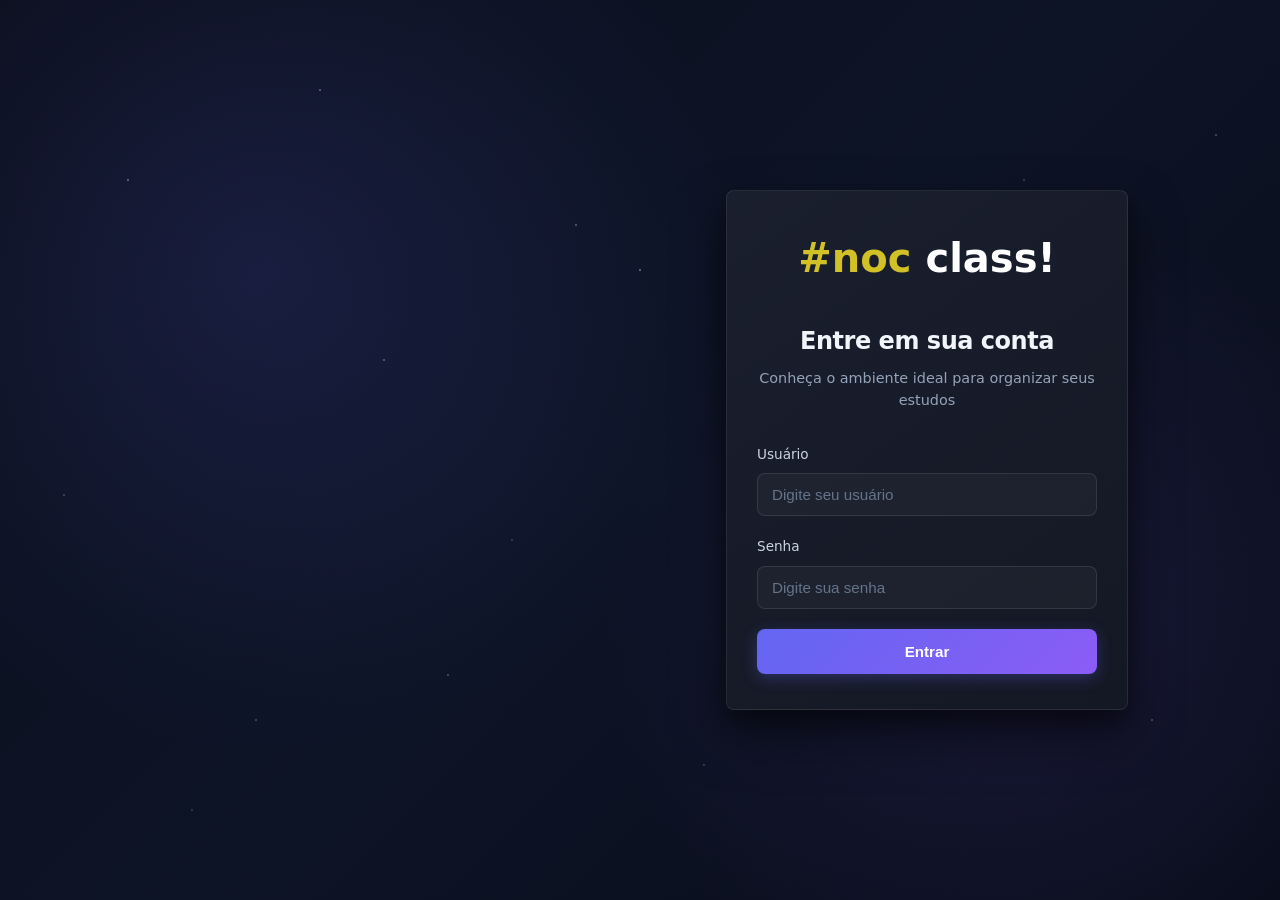
==== commit d528d90b: "Add files via upload" ====
--- a/dashboard.html
+++ b/dashboard.html
@@ -42,10 +42,6 @@
                     <span class="category-icon">📝</span>
                     <span>Português</span>
                 </button>
-                <button class="category-btn" data-category="matematica">
-                    <span class="category-icon">🔢</span>
-                    <span>Matemática</span>
-                </button>
                 <button class="category-btn" data-category="informatica">
                     <span class="category-icon">💻</span>
                     <span>Informática</span>
@@ -65,6 +61,10 @@
                 <button class="category-btn" data-category="conhecimentos-gerais">
                     <span class="category-icon">🌍</span>
                     <span>Conhecimentos Gerais</span>
+                </button>
+                <button class="category-btn" id="flashcardsBtn">
+                    <span class="category-icon">🃏</span>
+                    <span>Flashcards</span>
                 </button>
             </nav>
         </aside>
--- a/css/style.css
+++ b/css/style.css
@@ -166,6 +166,7 @@
     max-width: 450px;
 
     padding: 24px;
+    
 
     position: relative;
 
@@ -189,9 +190,9 @@
 
     border: 1px solid rgba(255, 255, 255, 0.08);
 
-    border-radius: 20px;
-
-    padding: 40px 36px;
+    border-radius: 8px;
+
+    padding: 35px 30px;
 
     box-shadow:
         0 25px 50px rgba(0, 0, 0, 0.5),
@@ -205,7 +206,7 @@
 
     margin-bottom: 32px;
 
-    font-size: 2rem;
+    font-size: 2.5rem;
 
     font-weight: 700;
 }
@@ -511,6 +512,7 @@
 
 @media (max-width: 480px) {
 
+
     .transition-m {
         font-size: 6rem;
     }
@@ -925,6 +927,9 @@
     border: 1px solid rgba(148, 163, 184, 0.10);
 }
 
+
+
+
 .video-card::before {
     content: '';
 
@@ -1274,6 +1279,11 @@
     .card-content p {
         font-size: 0.85rem;
     }
+
+    .login-page {
+        align-items: flex-start;
+        padding-top: 15vh;
+    }
 }
 
 
@@ -1451,6 +1461,12 @@
    RESPONSIVIDADE MODAL
 ========================================================= */
 
+@media (min-width: 769px) {
+    .modal-content {
+        max-width: min(850px, 80vw);
+    }
+}
+
 @media (max-width: 768px) {
 
     .video-modal {
@@ -1492,6 +1508,12 @@
         padding: 12px;
     }
 
+
+    .login-page {
+        align-items: flex-start;
+        padding-top: 7vh;
+    }
+
     .video-info {
         padding: 16px;
     }
